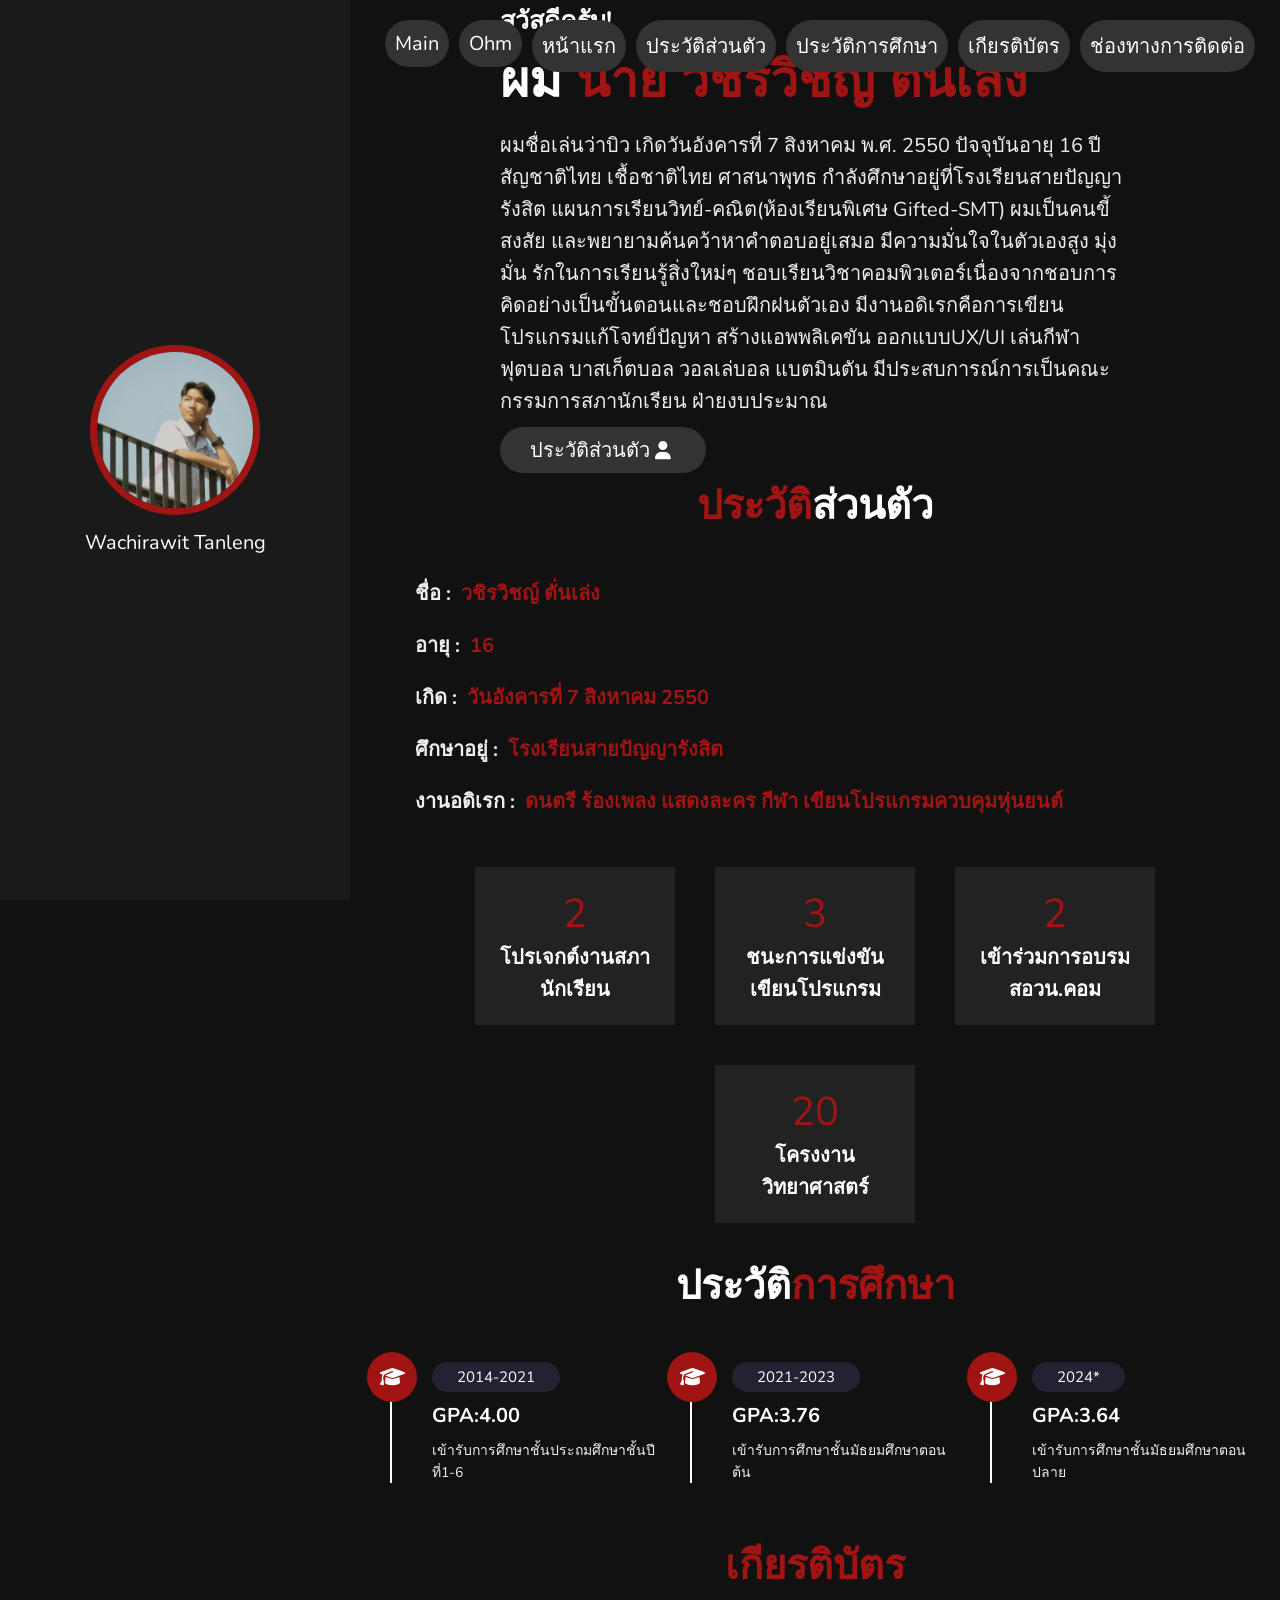
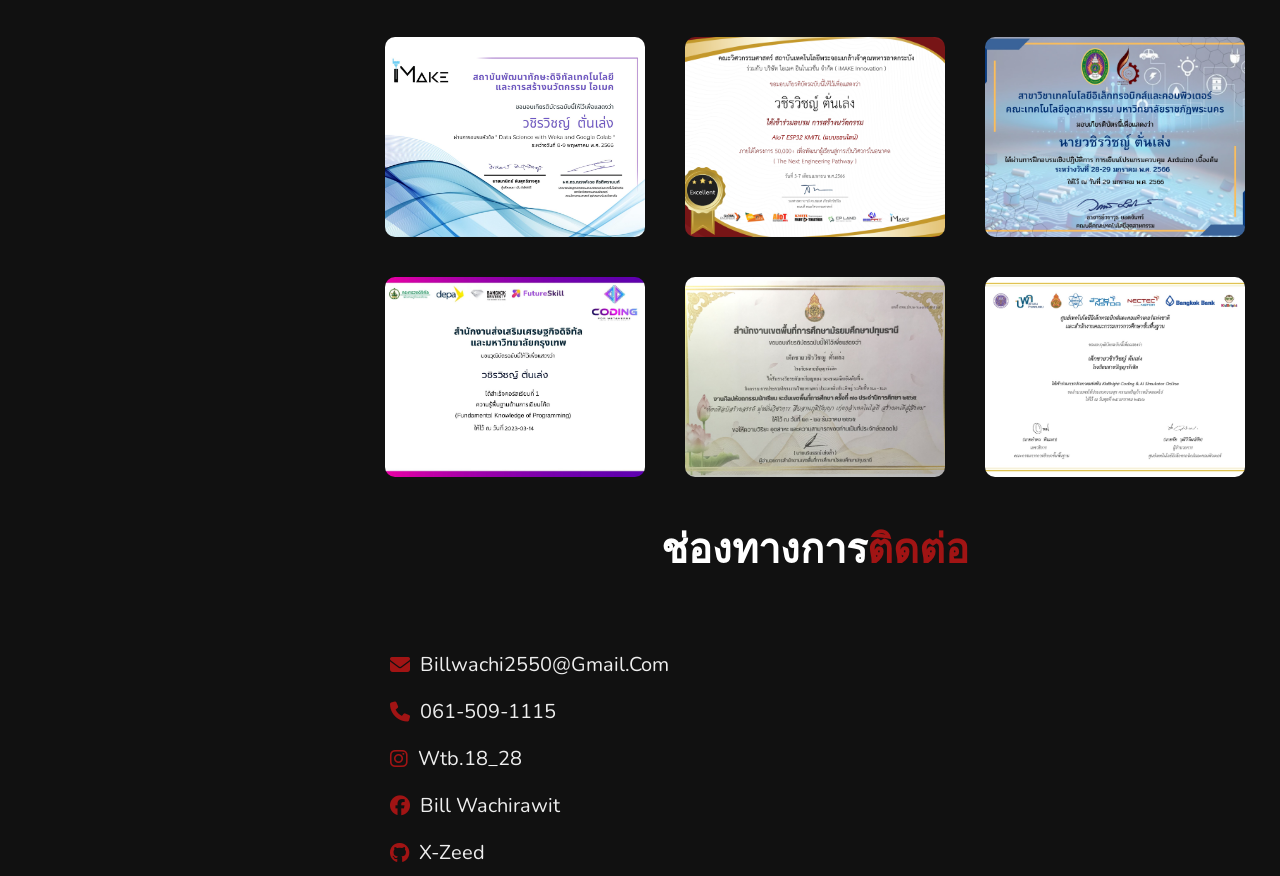
==== rush/bill.html @ 372d8323 "Add files via upload" ====
<!DOCTYPE html>
<html lang="en">

<head>
    <title>watanlen</title>
    <link rel="stylesheet" href="https://cdnjs.cloudflare.com/ajax/libs/font-awesome/6.5.1/css/all.min.css">
    <link rel="stylesheet" href="https://cdnjs.cloudflare.com/ajax/libs/font-awesome/6.5.1/css/all.min.css">
    <link rel="stylesheet" href="css/bill.css">

</head>

<body>
    <nav class="navbar">
        <ul>
            <li><a id="main">main</a></li>
            <li><a id="ohm">ohm</a></li>
            <li><a href="#home">หน้าแรก</a></li>
            <li><a href="#about">ประวัติส่วนตัว</a></li>
            <li><a href="#education">ประวัติการศึกษา</a></li>
            <li><a href="#portfolio">เกียรติบัตร</a></li>
            <li><a href="#contact">ช่องทางการติดต่อ</a></li>
        </ul>
    </nav>

    <header>
        <div class="user">
            <img src="img/bill/bill.webp">
            <p class="post">Wachirawit Tanleng</p>
        </div>
    </header>

    <section class="home" id="home">
        <h3>สวัสดีครับ!</h3>
        <h1>ผม <span>นาย วชิรวิชญ์ ตั่นเล่ง</span></h1>
        <p>ผมชื่อเล่นว่าบิว เกิดวันอังคารที่ 7 สิงหาคม พ.ศ. 2550 ปัจจุบันอายุ 16 ปี สัญชาติไทย เชื้อชาติไทย ศาสนาพุทธ กําลังศึกษาอยู่ที่โรงเรียนสายปัญญารังสิต
            แผนการเรียนวิทย์-คณิต(ห้องเรียนพิเศษ Gifted-SMT)
            ผมเป็นคนขี้สงสัย และพยายามค้นคว้าหาคำตอบอยู่เสมอ มีความมั่นใจในตัวเองสูง มุ่งมั่น รักในการเรียนรู้สิ่งใหม่ๆ ชอบเรียนวิชาคอมพิวเตอร์เนื่องจากชอบการคิดอย่างเป็นขั้นตอนและชอบฝึกฝนตัวเอง มีงานอดิเรกคือการเขียนโปรแกรมแก้โจทย์ปัญหา สร้างแอพพลิเคขัน ออกแบบUX/UI เล่นกีฬาฟุตบอล บาสเก็ตบอล วอลเล่บอล แบตมินตัน มีประสบการณ์การเป็นคณะกรรมการสภานักเรียน ฝ่ายงบประมาณ</p>
        <a href="#about"><button class="btn">ประวัติส่วนตัว<i class="fas fa-user"></i></button></a>
    </section>

    <section class="about" id="about">
        <h1 class="heading"> <span>ประวัติ</span>ส่วนตัว </h1>
        <div class="row">
            <div class="info">
                <h3> <span> ชื่อ :</span> วชิรวิชญ์ ตั่นเล่ง </h3>
                <h3> <span> อายุ :</span> 16 </h3>
                <h3> <span> เกิด :</span> วันอังคารที่ 7 สิงหาคม 2550</h3>
                <h3> <span> ศึกษาอยู่ :</span> โรงเรียนสายปัญญารังสิต</h3>
                <h3> <span> งานอดิเรก :</span> ดนตรี ร้องเพลง แสดงละคร กีฬา เขียนโปรแกรมควบคุมหุ่นยนต์</h3>
                
            </div>
            <div class="counter">

                <div class="box" id="work">
                    <span>2</span>
                    <h3>โปรเจกต์งานสภานักเรียน</h3>
                </div>

                <div class="box">
                    <span>3</span>
                    <h3>ชนะการแข่งขันเขียนโปรแกรม</h3>
                </div>

                <div class="box">
                    <span>2</span>
                    <h3>เข้าร่วมการอบรมสอวน.คอม</h3>
                </div>

                <div class="box">
                    <span>20</span>
                    <h3>โครงงานวิทยาศาสตร์</h3>
                </div>

            </div>
        </div>
    </section>
    <section class="education" id="education">
        <h1 class="heading"> ประวัติ<span>การศึกษา</span> </h1>
        <div class="box-container">

            <div class="box">
                <i class="fas fa-graduation-cap"></i>
                <span>2014-2021</span>
                <h3>GPA:4.00</h3>
                <p>เข้ารับการศึกษาชั้นประถมศึกษาชั้นปีที่1-6</p>
            </div>

            <div class="box">
                <i class="fas fa-graduation-cap"></i>
                <span>2021-2023</span>
                <h3>GPA:3.76</h3>
                <p>เข้ารับการศึกษาชั้นมัธยมศึกษาตอนต้น</p>
            </div>

            <div class="box">
                <i class="fas fa-graduation-cap"></i>
                <span>2024*</span>
                <h3>GPA:3.64</h3>
                <p>เข้ารับการศึกษาชั้นมัธยมศึกษาตอนปลาย</p>
            </div>

        </div>

    </section>

    <section class="portfolio" id="portfolio">
        <h1 class="heading"> <span>เกียรติบัตร</span> </h1>
        <div class="box-container">
            <div class="box">
                <img src="img/bill/port/data_science_n.jpg">
            </div>
            <div class="box">
                <img src="img/bill/port/AIOT Kmitl.png  ">
            </div>
            <div class="box">
                <img src="img/bill/port/media.jpg">
            </div>
            <div class="box">
                <img src="img/bill/port/FUTURESKILL.jpg">
            </div>
            <div class="box">
                <img src="img/bill/port/art.png">
            </div>
            <div class="box">
                <img src="img/bill/port/kid-bright-AI_page-0001.jpg">
            </div>
    </section>

    <section class="contact" id="contact">
        <h1 class="heading">ช่องทางการ<span>ติดต่อ</span> </h1>
        <div class="row">
            <div class="counter">
                <h3 class="title"></h3>

                <div class="info">
                    <h3><i class="fas fa-envelope" id="mail"></i> billwachi2550@gmail.com </h3>
                    <h3><i class="fas fa-phone" ></i> 061-509-1115</h3>
                    <h3><i class="fab fa-instagram" id="ig"></i> wtb.18_28 </h3>
                    <h3><i class="fab fa-facebook" id="fb"></i> Bill Wachirawit</h3>
                    <h3><i class="fab fa-github" id="github"></i> X-zeed</h3>
                </div>
            </div>
        </div>
    </section>

    <a href="#home" class="top"></a>

    <script src="https://cdnjs.cloudflare.com/ajax/libs/jquery/3.6.0/jquery.min.js"></script>
    <script src="js/bill.js"></script>
</body>

</html>
---- rush/css/bill.css ----
@import url('https://fonts.googleapis.com/css2?family=Nunito:wght@200;300;400;600&display=swap');

* {
    font-family: 'Nunito', sans-serif;
    margin: 0;
    padding: 0;
    box-sizing: border-box;
    text-decoration: none;
    outline: none;
    border: none;
    text-transform: capitalize;
    transition: all 2s linear; /* Fixed the syntax error here */
}

html {
    font-size: 62.5%;
    scroll-behavior: smooth;
    font-family: 'Noto Serif Thai', serif; /* Is this necessary? */
}

body {
    background: #111;
    overflow-x: hidden;
    padding-left: 35rem;
}

.section {
    min-height: 100vh;
    padding: 1rem;
}

.btn {
    padding: .7rem 3rem;
    background: #333;
    color: #fff;
    cursor:pointer;
    font-size: 2rem;
    border-radius: 5rem;
}

.btn i {
    padding: 0 .5rem;
    font-size: 1.8rem;
}

.btn:hover {
    background: rgb(161, 20, 20);
}

.heading {
    text-align: center;
    margin: 0 6rem;
    font-size: 4rem;
    padding: 1rem solid #fff4;
    color: #fff;
}

.heading span {
    color: rgb(161, 20, 20);
}

header {
    position: fixed;
    top: 0;
    left: 0;
    height: 100%;
    width: 35rem;
    background: #1a1a1a;
    display: flex;
    align-items: center;
    justify-content: center;
    flex-flow: column;
    text-align: center;
}

header .user img {
    height: 17rem;
    width: 17rem;
    border-radius: 50%;
    object-fit: cover;
    margin-bottom: 1rem;
    border: .7rem solid rgb(161, 20, 20);
}

header .user .post {
    font-size: 2rem;
    color: #fff;
}

.navbar {
    width: 100%;
    background: none;
    display: flex;
    align-items: center;
    justify-content: right;
    text-align: center;
    position: fixed;
    top: 0;
    left: 0;
    padding: 20px;
}

.navbar ul {
    list-style: none;
    padding: 0;
    margin: 0;
    display: flex;
}

.navbar ul li {
    margin: 0;
}

.navbar ul li a {
    display: block;
    padding: 1rem;
    background: #333;
    color: #fff;
    font-size: 2rem;
    border-radius: 5rem;
    margin: 0 0.5rem; /* Adjusted spacing */
}

.navbar ul li a:hover {
    background: rgb(161, 20, 20);
}

.home {
    display: flex;
    justify-content: center;
    flex-flow: column;
    padding: 0 15rem;
}

.home h3 {
    font-size: 2.5rem;
    color: #fff;
}

.home h1 {
    font-size: 5rem;
    color: #fff;
}

.home h1 span {
    color: rgb(161, 20, 20);
}

.home p {
    font-size: 2rem;
    color: #eee;
    padding: 1rem 0;
}

.about .row {
    display: flex;
    align-items: center;
    justify-content: center;
    flex-wrap: wrap;
    padding: 1rem 0;
}

.about .row .info {
    flex: 1 1 48rem;
    padding: 2rem 1rem;
    padding-left: 6rem;
}

.about .row .info h3 {
    font-size: 2rem;
    color: rgb(161, 20, 20);
    padding: 1rem 0;
}

.about .row .info h3 span {
    color: #eee;
    padding: 0 0.5rem;
}

.about .row .counter {
    flex: 1 1 48rem;
    display: flex;
    align-items: center;
    justify-content: center;
    flex-wrap: wrap;
}

.about .row .counter .box {
    width: 20rem;
    background: #222;
    text-align: center;
    padding: 2rem;
    margin: 2rem;
}

.about .row .counter .box span {
    font-size: 4rem;
    color: rgb(161, 20, 20);
}

.about .row .counter .box h3 {
    font-size: 2rem;
    color: #fff;
}

section .education {
    height: 50%;
}

.education .box-container {
    display: flex;
    align-items: center;
    justify-content: space-between;
    flex-wrap: wrap;
    padding: 1rem;
    padding-left: 3rem;
}

.education .box-container .box {
    width: 27rem;
    margin: 4rem 1rem;
    padding-left: 4rem;
    border-left: .2rem solid #fff;
    position: relative;
}

.education .box-container .box span {
    font-size: 1.5rem;
    background: #223;
    color: #fff;
    border-radius: 5rem;
    padding: .5rem 2.5rem;
}

.education .box-container .box h3 {
    font-size: 2rem;
    color: #fff;
    padding-top: 1.5rem;
}

.education .box-container .box p {
    font-size: 1.4rem;
    color: #eee;
    padding-top: 1rem;
}

.education .box-container .box i {
    position: absolute;
    top: -1.5rem;
    left: -2.5rem;
    height: 5rem;
    width: 5rem;
    border-radius: 50%;
    line-height: 5rem;
    text-align: center;
    font-size: 2rem;
    color: #fff;
    background: rgb(161, 20, 20);
}

.portfolio .box-container {
    display: flex;
    align-items: center;
    justify-content: center;
    flex-wrap: wrap;
    padding: 2rem 0;
}

.portfolio .box-container .box {
    height: 20rem;
    width: 26rem;
    border-radius: 1rem;
    margin: 2rem;
    overflow: hidden;
    cursor: pointer;
}

.portfolio .box-container .box img {
    height: 100%;
    width: 100%;
    object-fit: cover;
}

.contact .row .counter {
    flex: 1 1 30rem;
    padding: 4rem;
    text-align: center;
    padding-bottom: 0;
}

.contact .row .counter .title {
    text-transform: uppercase;
    color: #fff;
    font-size: 3rem;
    padding-bottom: 2rem;
}

.contact .row .counter .info h3 {
    display: flex;
    align-items: center;
    font-size: 2rem;
    color: #eee;
    padding: 1rem 0;
    font-weight: normal;
}

.contact .row .counter .info h3 i {
    padding-right: 1rem;
    color: rgb(161, 20, 20);
}

.top {
    position: fixed;
    bottom: 7.5rem;
    right: 2rem;
    z-index: 100;
    display: none;
}

@media (max-width: 1200px) {
    html {
        font-size: 55%;
    }

    .home {
        padding: 1rem 4rem;
    }
}

@media (max-width: 991px) {
    header {
        left: -120%;
    }

    header.toggle {
        left: 0%;
    }

    body {
        padding: 0;
    }
}

@media (max-width: 768px) {
    html {
        font-size: 50%;
    }
}

@media (max-width: 400px) {
    header {
        width: 100vw;
    }

    .heading {
        margin: 0 3rem;
    }

    .about .row .counter .box,
    .education .box-container .box,
    .portfolio .box-container .box {
        width: 100%;
    }
}
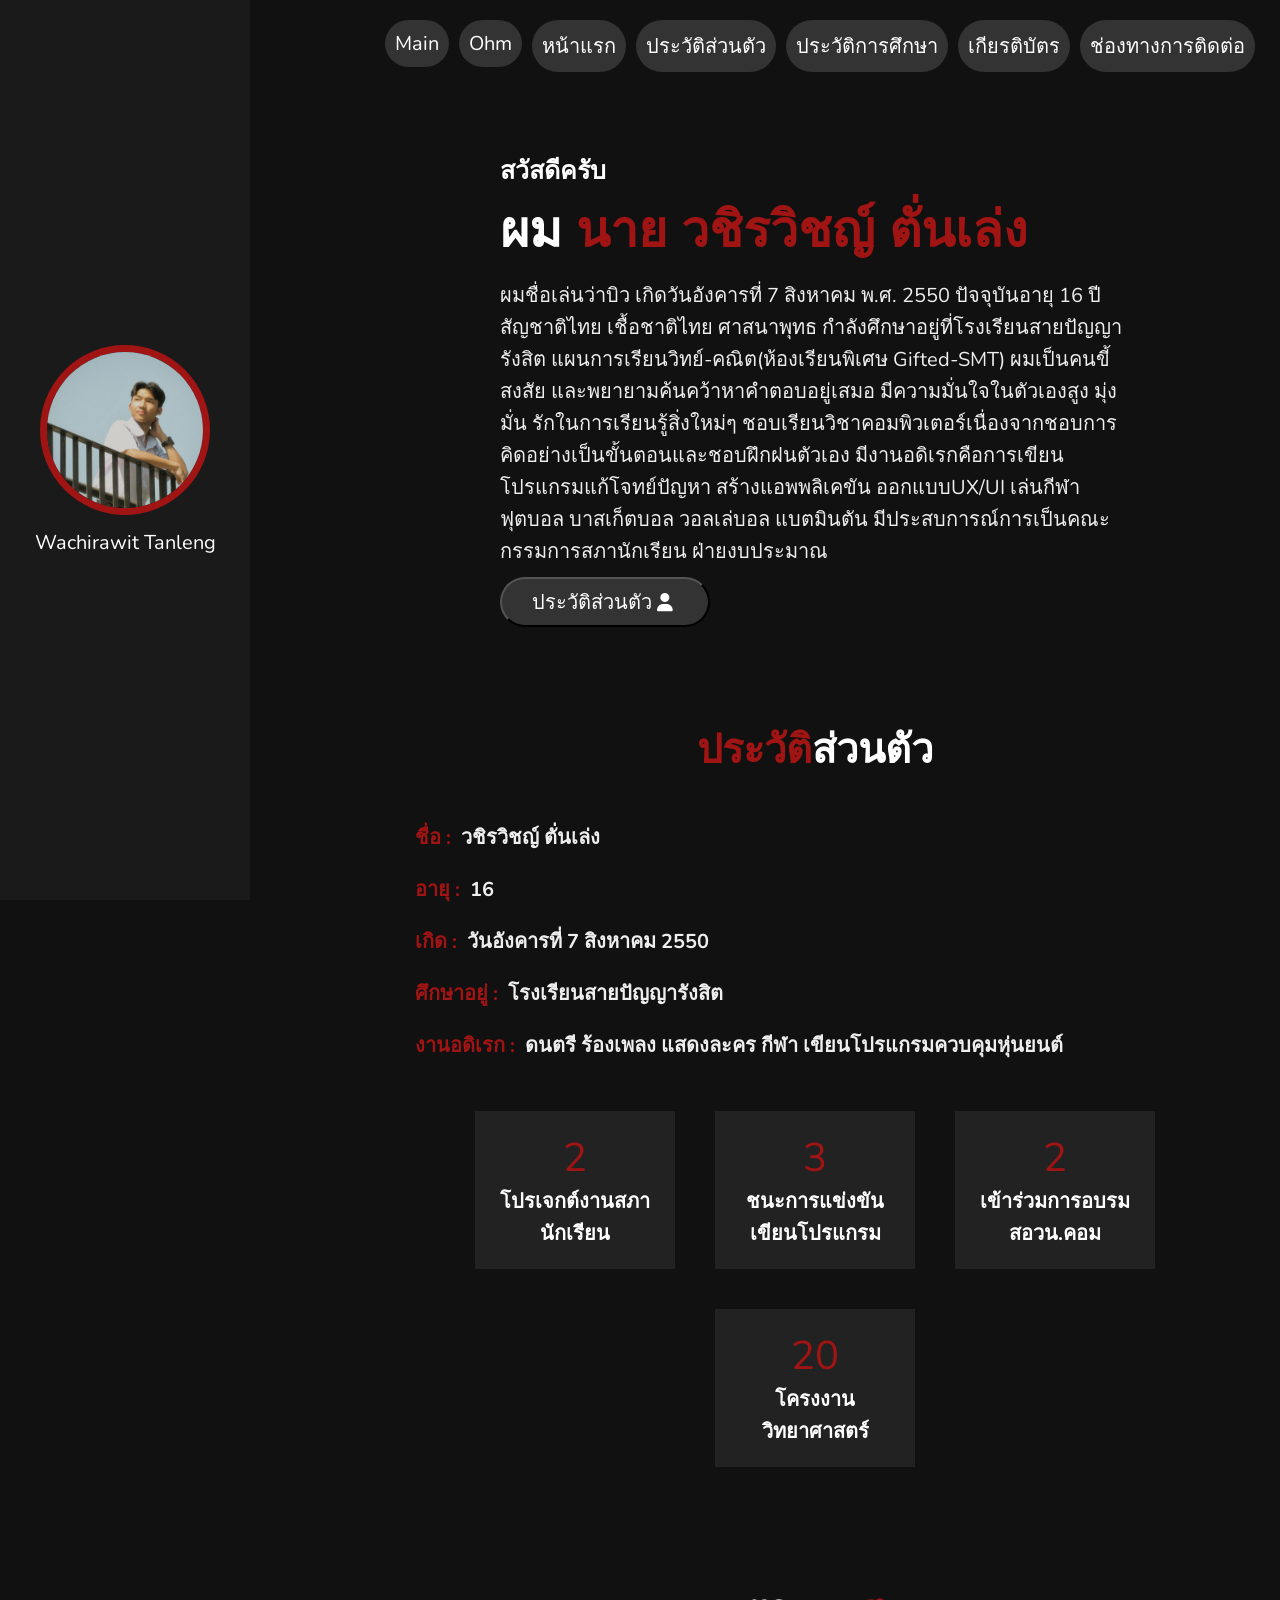
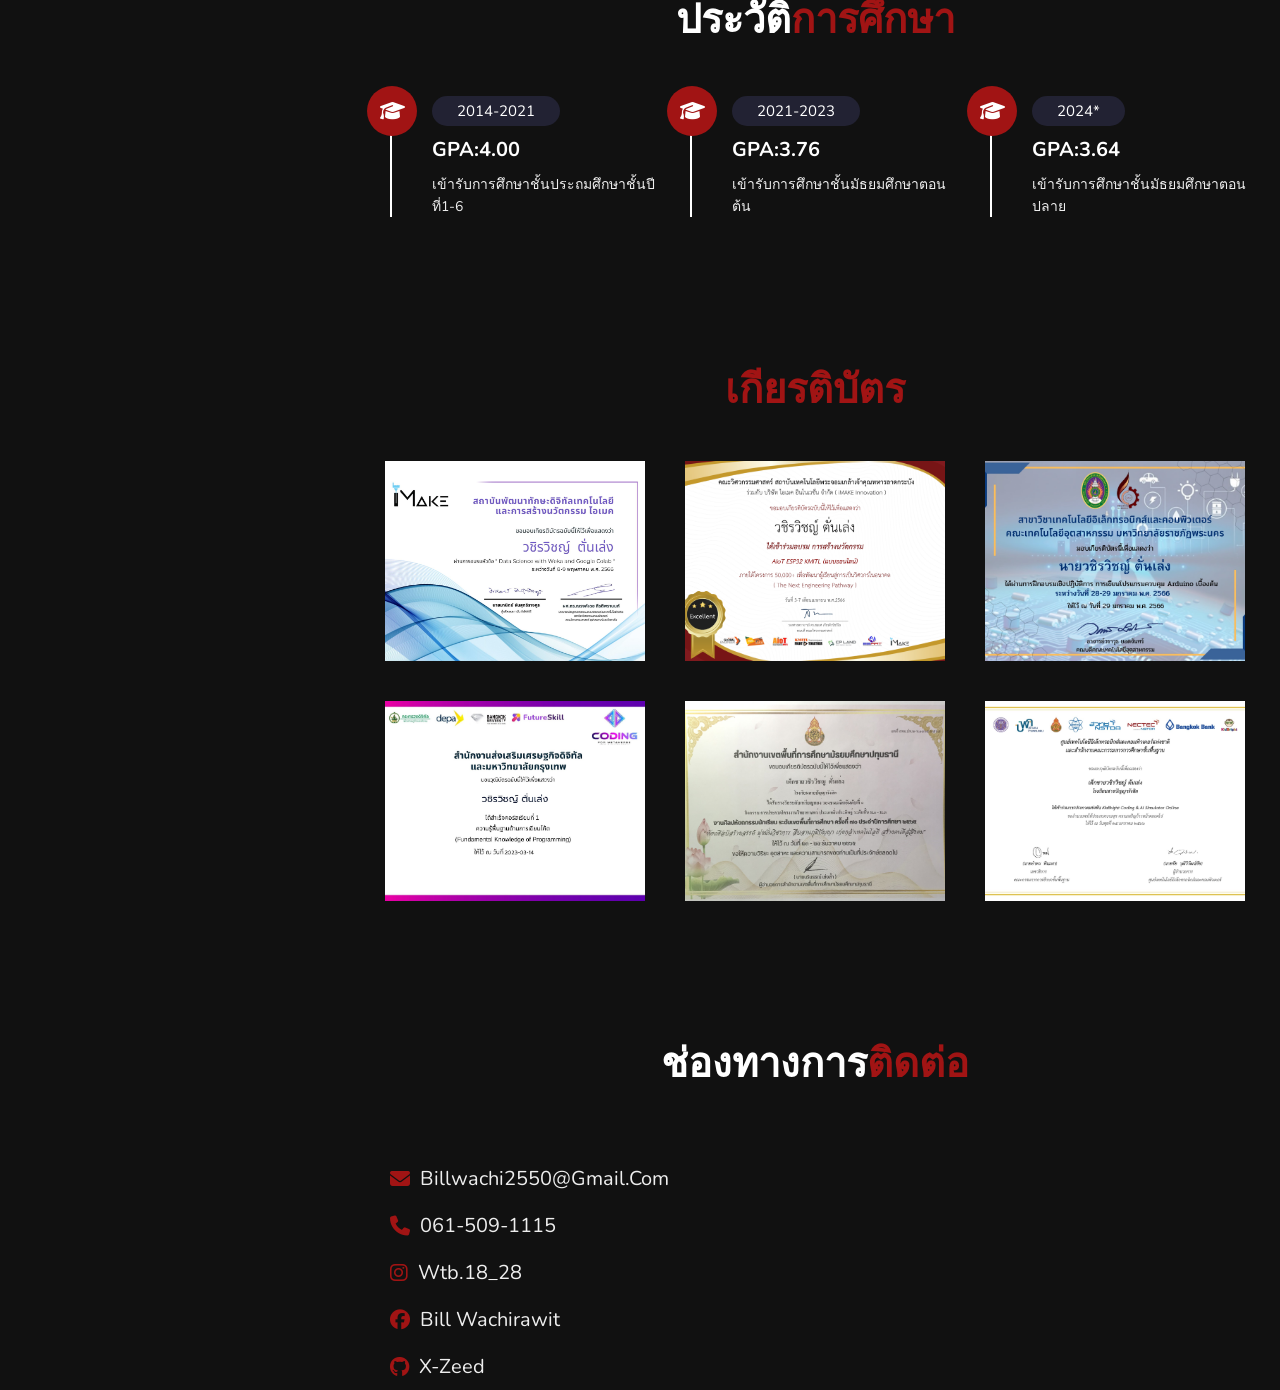
==== commit e52c1043: "Add files via upload" ====
--- a/rush/bill.html
+++ b/rush/bill.html
@@ -30,7 +30,7 @@
     </header>
 
     <section class="home" id="home">
-        <h3>สวัสดีครับ!</h3>
+        <h3>สวัสดีครับ</h3>
         <h1>ผม <span>นาย วชิรวิชญ์ ตั่นเล่ง</span></h1>
         <p>ผมชื่อเล่นว่าบิว เกิดวันอังคารที่ 7 สิงหาคม พ.ศ. 2550 ปัจจุบันอายุ 16 ปี สัญชาติไทย เชื้อชาติไทย ศาสนาพุทธ กําลังศึกษาอยู่ที่โรงเรียนสายปัญญารังสิต
             แผนการเรียนวิทย์-คณิต(ห้องเรียนพิเศษ Gifted-SMT)
@@ -143,9 +143,6 @@
         </div>
     </section>
 
-    <a href="#home" class="top"></a>
-
-    <script src="https://cdnjs.cloudflare.com/ajax/libs/jquery/3.6.0/jquery.min.js"></script>
     <script src="js/bill.js"></script>
 </body>
 
--- a/rush/css/bill.css
+++ b/rush/css/bill.css
@@ -6,10 +6,7 @@
     padding: 0;
     box-sizing: border-box;
     text-decoration: none;
-    outline: none;
-    border: none;
     text-transform: capitalize;
-    transition: all 2s linear; /* Fixed the syntax error here */
 }
 
 html {
@@ -20,7 +17,6 @@
 
 body {
     background: #111;
-    overflow-x: hidden;
     padding-left: 35rem;
 }
 
@@ -64,7 +60,7 @@
     top: 0;
     left: 0;
     height: 100%;
-    width: 35rem;
+    width: 250px;
     background: #1a1a1a;
     display: flex;
     align-items: center;
@@ -125,6 +121,10 @@
     background: rgb(161, 20, 20);
 }
 
+section{
+    margin-top: 90px;
+}
+
 .home {
     display: flex;
     justify-content: center;
@@ -133,6 +133,7 @@
 }
 
 .home h3 {
+    margin-top: 60px;
     font-size: 2.5rem;
     color: #fff;
 }
@@ -168,12 +169,12 @@
 
 .about .row .info h3 {
     font-size: 2rem;
-    color: rgb(161, 20, 20);
+    color: #eee;
     padding: 1rem 0;
 }
 
 .about .row .info h3 span {
-    color: #eee;
+    color: rgb(161, 20, 20);
     padding: 0 0.5rem;
 }
 
@@ -271,7 +272,6 @@
     width: 26rem;
     border-radius: 1rem;
     margin: 2rem;
-    overflow: hidden;
     cursor: pointer;
 }
 
@@ -313,7 +313,6 @@
     position: fixed;
     bottom: 7.5rem;
     right: 2rem;
-    z-index: 100;
     display: none;
 }
 
